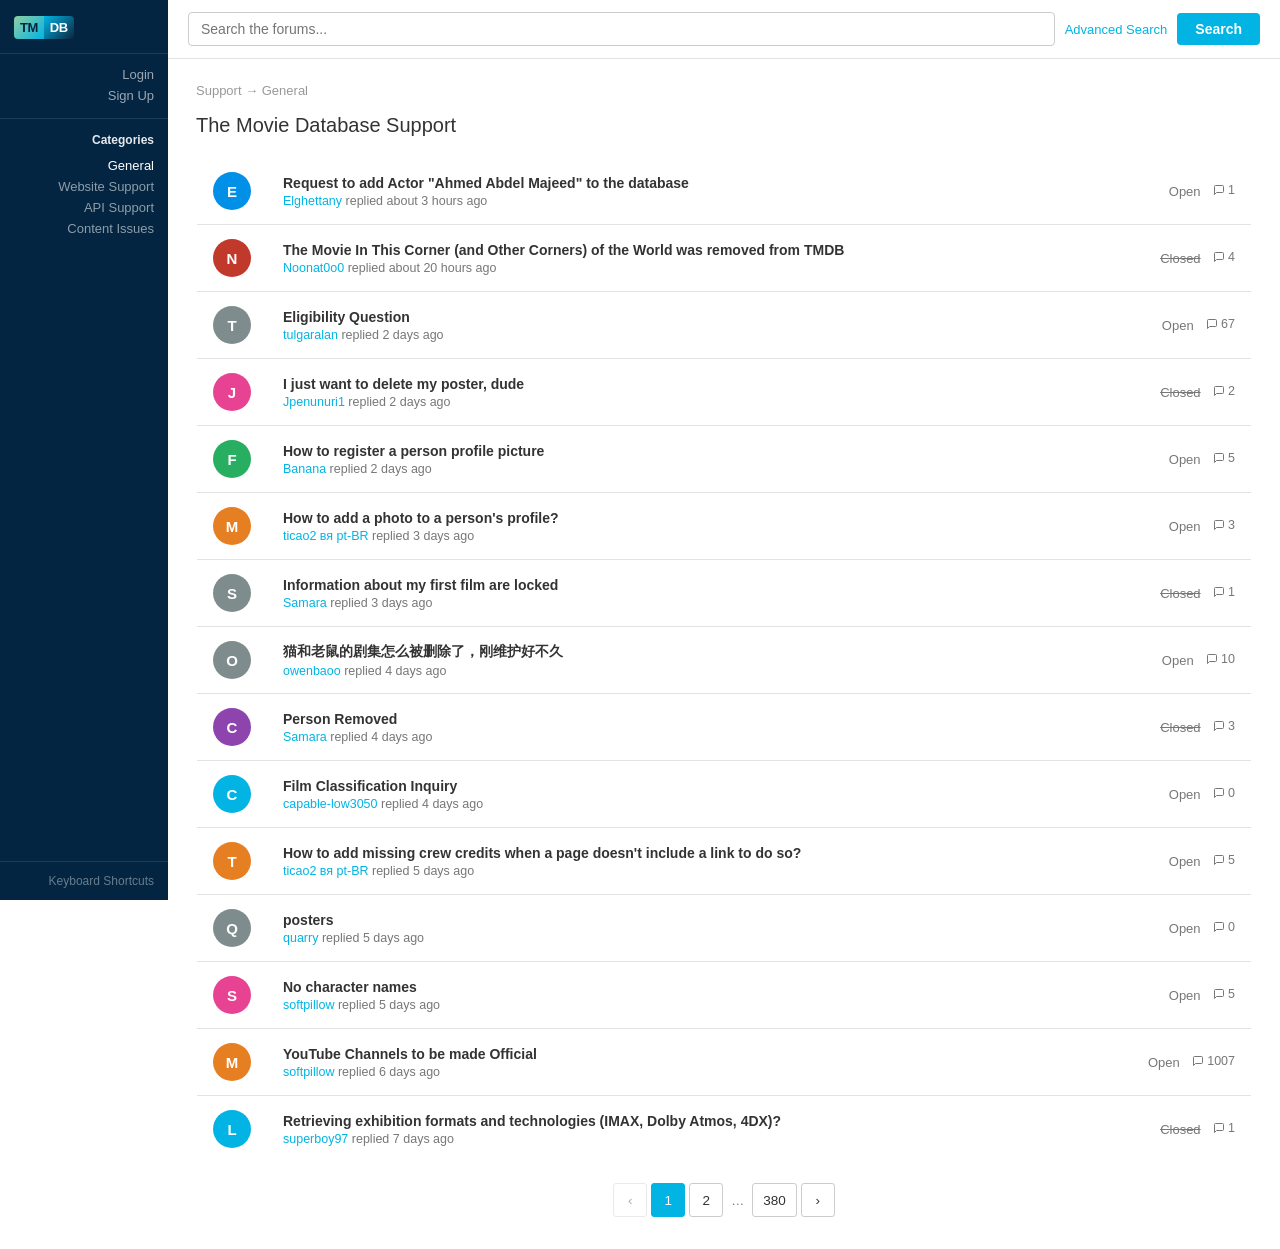
==== assets/index.html @ 59f92e57 "the movie db talk page" ====
<!DOCTYPE html>
<html lang="en">
<head>
<meta charset="UTF-8">
<meta name="viewport" content="width=device-width, initial-scale=1.0">
<title>The Movie Database Support</title>
<link rel="stylesheet" href="./style.css">
</head>
<body>

<aside class="sidebar">
  <div class="sidebar-logo">
    <a href="#" class="logo-img" onclick="showForum()">
      <span class="logo-tm">TM</span><span class="logo-db">DB</span>
    </a>
  </div>

  <div class="sidebar-auth">
    <a href="/login" class="auth-link">Login</a>
    <a href="/signup" class="auth-link">Sign Up</a>
  </div>

  <div class="sidebar-section">
    <div class="sidebar-heading">Categories</div>
    <button class="nav-link active" id="nav-general" onclick="setNav('nav-general');showForum()">General</button>
    <button class="nav-link" id="nav-website" onclick="setNav('nav-website');showForum()">Website Support</button>
    <button class="nav-link" id="nav-api" onclick="setNav('nav-api');showForum()">API Support</button>
    <button class="nav-link" id="nav-content" onclick="setNav('nav-content');showForum()">Content Issues</button>
  </div>

  <div class="sidebar-footer">
    <button class="kbd-btn" onclick="openKbd()">Keyboard Shortcuts</button>
  </div>
</aside>

<main class="main">

  <div class="search-bar">
    <div class="search-wrap">
      <input id="searchInput" placeholder="Search the forums..." onkeydown="if(event.key==='Enter')doSearch()" />
    </div>
    <a href="#" class="adv-link" onclick="openAdv();return false">Advanced Search</a>
    <button class="search-go" onclick="doSearch()">Search</button>
  </div>

  <div class="page" id="pageContent"></div>
</main>

<div class="overlay" id="overlay" onclick="if(event.target===this)closeOverlay()">
  <div class="modal">
    <div class="modal-hd">
      <div>
        <div class="modal-bc">Support → General</div>
        <div class="modal-title" id="mTitle"></div>
        <div class="modal-date" id="mDate"></div>
      </div>
      <button class="modal-x" onclick="closeOverlay()">×</button>
    </div>
    <div class="modal-bd" id="mBody"></div>
  </div>
</div>

<div class="kbd-overlay" id="kbdOverlay" onclick="if(event.target===this)closeKbd()">
  <div class="kbd-modal">
    <div class="kbd-hd">
      <h2>Keyboard Shortcuts</h2>
      <button class="modal-x" onclick="closeKbd()">×</button>
    </div>
    <div class="kbd-bd">
      <div class="kbd-section">
        <h3>Global</h3>
        <div class="kbd-row"><kbd>s</kbd><span class="kbd-desc">focus the search bar</span></div>
        <div class="kbd-row"><kbd>p</kbd><span class="kbd-desc">open profile menu</span></div>
        <div class="kbd-row"><kbd>esc</kbd><span class="kbd-desc">close an open window</span></div>
        <div class="kbd-row"><kbd>?</kbd><span class="kbd-desc">open keyboard shortcut window</span></div>
      </div>
      <div class="kbd-section">
        <h3>On all edit pages</h3>
        <div class="kbd-row"><kbd>t</kbd><span class="kbd-desc">open translation selector</span></div>
        <div class="kbd-row"><kbd>ctrl</kbd><span class="kbd-plus"> + </span><kbd>s</kbd><span class="kbd-desc">submit form</span></div>
      </div>
      <div class="kbd-section">
        <h3>On media pages</h3>
        <div class="kbd-row"><kbd>b</kbd><span class="kbd-desc">go back (or to parent when applicable)</span></div>
        <div class="kbd-row"><kbd>e</kbd><span class="kbd-desc">go to edit page</span></div>
      </div>
      <div class="kbd-section">
        <h3>On discussion pages</h3>
        <div class="kbd-row"><kbd>n</kbd><span class="kbd-desc">create new discussion</span></div>
        <div class="kbd-row"><kbd>w</kbd><span class="kbd-desc">toggle watching status</span></div>
        <div class="kbd-row"><kbd>p</kbd><span class="kbd-desc">toggle public/private</span></div>
        <div class="kbd-row"><kbd>c</kbd><span class="kbd-desc">toggle close/open</span></div>
        <div class="kbd-row"><kbd>a</kbd><span class="kbd-desc">open activity</span></div>
        <div class="kbd-row"><kbd>r</kbd><span class="kbd-desc">reply to discussion</span></div>
        <div class="kbd-row"><kbd>l</kbd><span class="kbd-desc">go to last reply</span></div>
        <div class="kbd-row"><kbd>ctrl</kbd><span class="kbd-plus"> + </span><kbd>enter</kbd><span class="kbd-desc">submit your message</span></div>
        <div class="kbd-row"><kbd>→</kbd><span class="kbd-desc">(right arrow) next page</span></div>
        <div class="kbd-row"><kbd>←</kbd><span class="kbd-desc">(left arrow) previous page</span></div>
      </div>
      <div class="kbd-section">
        <h3>On TV season pages</h3>
        <div class="kbd-row"><kbd>→</kbd><span class="kbd-desc">(right arrow) go to next season</span></div>
        <div class="kbd-row"><kbd>←</kbd><span class="kbd-desc">(left arrow) go to previous season</span></div>
      </div>
      <div class="kbd-section">
        <h3>On TV episode pages</h3>
        <div class="kbd-row"><kbd>→</kbd><span class="kbd-desc">(right arrow) go to next episode</span></div>
        <div class="kbd-row"><kbd>←</kbd><span class="kbd-desc">(left arrow) go to previous episode</span></div>
      </div>
      <div class="kbd-section">
        <h3>On all image pages</h3>
        <div class="kbd-row"><kbd>a</kbd><span class="kbd-desc">open add image window</span></div>
      </div>
    </div>
    <div class="kbd-footer">
      <label><input type="checkbox" id="kbdEnabled" checked> Enable Keyboard Shortcuts</label>
    </div>
  </div>
</div>

<div class="adv-overlay" id="advOverlay" onclick="if(event.target===this)closeAdv()">
  <div class="adv-modal">
    <div class="adv-hd">
      <h2>Advanced Search</h2>
      <button class="modal-x" onclick="closeAdv()">×</button>
    </div>
    <div class="adv-bd">
      <div class="adv-field"><label>Title / Keyword</label><input id="advQ" placeholder="e.g. Inception…" /></div>
      <div class="adv-2col">
        <div class="adv-field"><label>Type</label>
          <select id="advType"><option value="movie">Movie</option><option value="tv">TV Show</option><option value="person">Person</option></select>
        </div>
        <div class="adv-field"><label>Year</label><input id="advYear" type="number" placeholder="2024" /></div>
      </div>
      <div class="adv-2col">
        <div class="adv-field"><label>Min Rating</label><input id="advMin" type="number" step="0.1" min="0" max="10" placeholder="0–10" /></div>
        <div class="adv-field"><label>Language</label>
          <select id="advLang">
            <option value="">Any</option>
            <option value="en">English</option>
            <option value="fr">French</option>
            <option value="ja">Japanese</option>
            <option value="ko">Korean</option>
            <option value="es">Spanish</option>
            <option value="de">German</option>
            <option value="zh">Chinese</option>
            <option value="ar">Arabic</option>
          </select>
        </div>
      </div>
      <button class="adv-go" onclick="runAdv()">Search</button>
    </div>
  </div>
</div>

<script src="./main.js"></script>
</body>
</html>
---- assets/style.css ----
* {
     margin: 0;
     padding: 0;
     box-sizing: border-box;
 }

 body {
     font-family: 'Source Sans Pro', 'Helvetica Neue', Arial, sans-serif;
     background: #fff;
     color: #333;
     display: flex;
     min-height: 100vh;
 }

 .sidebar {
     width: 168px;
     min-height: 100vh;
     background: #032541;
     position: fixed;
     top: 0;
     left: 0;
     bottom: 0;
     display: flex;
     flex-direction: column;
     z-index: 100;
 }

 .sidebar-logo {
     padding: 16px 14px 14px;
     border-bottom: 1px solid rgba(255, 255, 255, 0.1);
 }

 .logo-img {
     display: flex;
     align-items: center;
     gap: 0;
     text-decoration: none;
 }

 .logo-tm {
     background: linear-gradient(135deg, #90cea1, #01b4e4);
     border-radius: 4px 0 0 4px;
     padding: 5px 6px;
     font-size: 13px;
     font-weight: 900;
     color: #032541;
     line-height: 1;
     letter-spacing: -0.5px;
 }

 .logo-db {
     background: linear-gradient(135deg, #01b4e4, #0d253f);
     border-radius: 0 4px 4px 0;
     padding: 5px 6px;
     font-size: 13px;
     font-weight: 900;
     color: #fff;
     line-height: 1;
     letter-spacing: -0.5px;
 }

 .sidebar-auth {
     padding: 10px 14px 12px;
     border-bottom: 1px solid rgba(255, 255, 255, 0.1);
     text-align: right;
 }

 .auth-link {
     display: block;
     color: rgba(255, 255, 255, 0.6);
     font-size: 13px;
     text-decoration: none;
     padding: 3px 0;
     transition: color 0.15s;
 }

 .auth-link:hover {
     color: #fff;
 }

 .sidebar-section {
     padding: 14px 14px 0;
 }

 .sidebar-heading {
     font-size: 12px;
     font-weight: 700;
     color: rgba(255, 255, 255, 0.9);
     margin-bottom: 8px;
     text-align: right;
 }

 .nav-link {
     display: block;
     text-align: right;
     font-size: 13px;
     color: rgba(255, 255, 255, 0.55);
     text-decoration: none;
     padding: 3px 0;
     transition: color 0.15s;
     cursor: pointer;
     background: none;
     border: none;
     width: 100%;
     font-family: inherit;
 }

 .nav-link:hover,
 .nav-link.active {
     color: #fff;
 }

 .sidebar-footer {
     margin-top: auto;
     padding: 12px 14px;
     border-top: 1px solid rgba(255, 255, 255, 0.1);
 }

 .kbd-btn {
     background: none;
     border: none;
     font-family: inherit;
     font-size: 12px;
     color: rgba(255, 255, 255, 0.4);
     cursor: pointer;
     text-align: right;
     width: 100%;
     display: block;
     transition: color 0.15s;
 }

 .kbd-btn:hover {
     color: rgba(255, 255, 255, 0.7);
 }

 .main {
     margin-left: 168px;
     flex: 1;
 }

 .search-bar {
     padding: 12px 20px;
     background: #fff;
     border-bottom: 1px solid #e3e3e3;
     display: flex;
     align-items: center;
     gap: 10px;
 }

 .search-wrap {
     flex: 1;
 }

 .search-wrap input {
     width: 100%;
     padding: 8px 12px;
     border: 1px solid #ccc;
     border-radius: 4px;
     font-family: inherit;
     font-size: 14px;
     color: #333;
     outline: none;
 }

 .search-wrap input:focus {
     border-color: #01b4e4;
 }

 .adv-link {
     font-size: 13px;
     color: #01b4e4;
     text-decoration: none;
     white-space: nowrap;
 }

 .adv-link:hover {
     text-decoration: underline;
 }

 .search-go {
     padding: 8px 18px;
     background: #01b4e4;
     border: none;
     border-radius: 4px;
     font-family: inherit;
     font-size: 14px;
     font-weight: 600;
     color: #fff;
     cursor: pointer;
 }

 .search-go:hover {
     background: #0097c7;
 }

 .page {
     padding: 24px 28px;
     max-width: 1200px;
 }

 .page-title {
     font-size: 20px;
     font-weight: 400;
     color: #333;
     margin-bottom: 20px;
 }

 .forum-table {
     width: 100%;
     border-collapse: collapse;
     background: #fff;
     border: 1px solid #e3e3e3;
     border-radius: 4px;
     overflow: hidden;
 }

 .forum-table tr {
     border-bottom: 1px solid #e3e3e3;
 }

 .forum-table tr:last-child {
     border-bottom: none;
 }

 .forum-table tr:hover {
     background: #f9fbff;
     cursor: pointer;
 }

 .forum-table td {
     padding: 14px 16px;
     vertical-align: middle;
 }

 .td-avatar {
     width: 46px;
 }

 .td-body {}

 .td-right {
     width: 120px;
     text-align: right;
     white-space: nowrap;
 }

 .row-avatar {
     width: 38px;
     height: 38px;
     border-radius: 50%;
     display: flex;
     align-items: center;
     justify-content: center;
     font-weight: 700;
     font-size: 15px;
     color: #fff;
     flex-shrink: 0;
 }

 .row-title {
     font-size: 14px;
     font-weight: 700;
     color: #333;
     margin-bottom: 3px;
 }

 .row-meta {
     font-size: 12.5px;
     color: #777;
 }

 .row-meta a {
     color: #01b4e4;
     text-decoration: none;
 }

 .row-meta a:hover {
     text-decoration: underline;
 }

 .status-open {
     color: #777;
     font-size: 13px;
 }

 .status-closed {
     color: #777;
     font-size: 13px;
     text-decoration: line-through;
 }

 .comments-count {
     font-size: 12.5px;
     color: #777;
     display: inline-flex;
     align-items: center;
     gap: 3px;
     margin-left: 8px;
 }

 .pagination {
     display: flex;
     align-items: center;
     justify-content: center;
     gap: 4px;
     padding: 20px 0 8px;
 }

 .page-btn {
     min-width: 34px;
     height: 34px;
     padding: 0 10px;
     border: 1px solid #ccc;
     background: #fff;
     border-radius: 3px;
     font-family: inherit;
     font-size: 13.5px;
     color: #333;
     cursor: pointer;
     transition: all 0.15s;
     display: flex;
     align-items: center;
     justify-content: center;
 }

 .page-btn:hover {
     background: #e8f8ff;
     border-color: #01b4e4;
     color: #01b4e4;
 }

 .page-btn.active {
     background: #01b4e4;
     border-color: #01b4e4;
     color: #fff;
     cursor: default;
 }

 .page-btn:disabled {
     opacity: 0.4;
     cursor: default;
 }

 .page-dots {
     padding: 0 4px;
     color: #777;
     font-size: 13px;
 }

 .loading {
     text-align: center;
     padding: 40px;
     color: #999;
     font-size: 14px;
 }

 .overlay {
     display: none;
     position: fixed;
     inset: 0;
     background: rgba(0, 0, 0, 0.6);
     z-index: 500;
     align-items: flex-start;
     justify-content: center;
     padding: 40px 20px;
     overflow-y: auto;
 }

 .overlay.open {
     display: flex;
 }

 .modal {
     background: #fff;
     border-radius: 4px;
     width: 100%;
     max-width: 860px;
     box-shadow: 0 8px 32px rgba(0, 0, 0, 0.2);
     animation: fadeUp 0.2s ease;
 }

 @keyframes fadeUp {
     from {
         opacity: 0;
         transform: translateY(16px)
     }

     to {
         opacity: 1;
         transform: translateY(0)
     }
 }

 .modal-hd {
     padding: 16px 20px 14px;
     border-bottom: 1px solid #e3e3e3;
     display: flex;
     justify-content: space-between;
     align-items: flex-start;
 }

 .modal-bc {
     font-size: 12px;
     color: #999;
     margin-bottom: 4px;
 }

 .modal-title {
     font-size: 16px;
     font-weight: 700;
     color: #333;
 }

 .modal-date {
     font-size: 12px;
     color: #999;
     margin-top: 3px;
 }

 .modal-x {
     background: none;
     border: none;
     font-size: 20px;
     color: #aaa;
     cursor: pointer;
     padding: 0 4px;
     line-height: 1;
     transition: color 0.15s;
     flex-shrink: 0;
     margin-left: 16px;
 }

 .modal-x:hover {
     color: #333;
 }

 .modal-bd {
     padding: 20px;
 }

 .post {
     background: #f5f5f5;
     border-radius: 4px;
     padding: 16px;
     margin-bottom: 14px;
 }

 .post-hd {
     display: flex;
     align-items: center;
     gap: 10px;
     margin-bottom: 12px;
 }

 .post-av {
     width: 32px;
     height: 32px;
     border-radius: 50%;
     display: flex;
     align-items: center;
     justify-content: center;
     font-weight: 700;
     font-size: 13px;
     color: #fff;
 }

 .post-name {
     font-weight: 700;
     font-size: 13.5px;
 }

 .post-time {
     font-size: 11.5px;
     color: #999;
 }

 .post-body {
     font-size: 13.5px;
     line-height: 1.7;
     white-space: pre-wrap;
     word-break: break-word;
 }

 .post-body a {
     color: #01b4e4;
     text-decoration: none;
 }

 .post-body a:hover {
     text-decoration: underline;
 }

 .replies-label {
     font-size: 12px;
     color: #999;
     margin-bottom: 10px;
 }

 .reply {
     background: #fff;
     border: 1px solid #e3e3e3;
     border-left: 3px solid #01b4e4;
     border-radius: 4px;
     padding: 14px;
     margin-bottom: 8px;
 }

 .reply-quote {
     background: #f5f5f5;
     border-radius: 3px;
     padding: 7px 10px;
     margin-bottom: 10px;
     font-size: 12.5px;
     color: #999;
 }

 .kbd-overlay {
     display: none;
     position: fixed;
     inset: 0;
     background: rgba(0, 0, 0, 0.5);
     z-index: 600;
     align-items: center;
     justify-content: center;
 }

 .kbd-overlay.open {
     display: flex;
 }

 .kbd-modal {
     background: #fff;
     border-radius: 4px;
     width: 100%;
     max-width: 820px;
     max-height: 90vh;
     overflow-y: auto;
     box-shadow: 0 8px 32px rgba(0, 0, 0, 0.2);
     animation: fadeUp 0.2s ease;
 }

 .kbd-hd {
     padding: 16px 20px 14px;
     border-bottom: 1px solid #e3e3e3;
     display: flex;
     justify-content: space-between;
     align-items: center;
 }

 .kbd-hd h2 {
     font-size: 16px;
     font-weight: 700;
     color: #333;
 }

 .kbd-bd {
     padding: 20px 24px;
     display: grid;
     grid-template-columns: 1fr 1fr;
     gap: 24px 40px;
 }

 .kbd-section h3 {
     font-size: 14px;
     font-weight: 700;
     color: #333;
     margin-bottom: 10px;
 }

 .kbd-row {
     display: flex;
     align-items: center;
     gap: 8px;
     padding: 5px 0;
     border-bottom: 1px solid #f0f0f0;
 }

 .kbd-row:last-child {
     border-bottom: none;
 }

 kbd {
     display: inline-block;
     background: #f7f7f7;
     border: 1px solid #ccc;
     border-bottom-width: 2px;
     border-radius: 3px;
     padding: 2px 7px;
     font-family: monospace;
     font-size: 12px;
     color: #333;
     min-width: 22px;
     text-align: center;
     white-space: nowrap;
 }

 .kbd-plus {
     font-size: 12px;
     color: #999;
 }

 .kbd-desc {
     font-size: 13px;
     color: #555;
 }

 .kbd-footer {
     padding: 12px 20px;
     border-top: 1px solid #e3e3e3;
     display: flex;
     align-items: center;
     gap: 7px;
 }

 .kbd-footer label {
     font-size: 13px;
     color: #777;
     display: flex;
     align-items: center;
     gap: 6px;
     cursor: pointer;
 }

 .adv-overlay {
     display: none;
     position: fixed;
     inset: 0;
     background: rgba(0, 0, 0, 0.5);
     z-index: 600;
     align-items: flex-start;
     justify-content: center;
     padding: 80px 20px;
 }

 .adv-overlay.open {
     display: flex;
 }

 .adv-modal {
     background: #fff;
     border-radius: 4px;
     width: 100%;
     max-width: 520px;
     box-shadow: 0 8px 32px rgba(0, 0, 0, 0.2);
     animation: fadeUp 0.2s ease;
 }

 .adv-hd {
     padding: 16px 20px 14px;
     border-bottom: 1px solid #e3e3e3;
     display: flex;
     justify-content: space-between;
     align-items: center;
 }

 .adv-hd h2 {
     font-size: 16px;
     font-weight: 700;
 }

 .adv-bd {
     padding: 18px 20px;
     display: flex;
     flex-direction: column;
     gap: 12px;
 }

 .adv-field label {
     display: block;
     font-size: 12px;
     color: #777;
     font-weight: 600;
     text-transform: uppercase;
     letter-spacing: 0.7px;
     margin-bottom: 4px;
 }

 .adv-field input,
 .adv-field select {
     width: 100%;
     padding: 8px 10px;
     border: 1px solid #ccc;
     border-radius: 4px;
     font-family: inherit;
     font-size: 13.5px;
     outline: none;
 }

 .adv-field input:focus,
 .adv-field select:focus {
     border-color: #01b4e4;
 }

 .adv-2col {
     display: grid;
     grid-template-columns: 1fr 1fr;
     gap: 12px;
 }

 .adv-go {
     width: 100%;
     padding: 10px;
     background: #01b4e4;
     border: none;
     border-radius: 4px;
     font-family: inherit;
     font-size: 14px;
     font-weight: 700;
     color: #fff;
     cursor: pointer;
     margin-top: 4px;
 }

 .adv-go:hover {
     background: #0097c7;
 }

 .det-hd {
     display: flex;
     gap: 16px;
     margin-bottom: 16px;
 }

 .det-poster {
     width: 100px;
     height: 150px;
     object-fit: cover;
     border-radius: 4px;
     background: #eee;
     flex-shrink: 0;
 }

 .det-info h2 {
     font-size: 17px;
     font-weight: 700;
     margin-bottom: 6px;
 }

 .det-meta {
     font-size: 13px;
     color: #777;
     margin-bottom: 8px;
 }

 .det-genres {
     display: flex;
     flex-wrap: wrap;
     gap: 5px;
     margin-bottom: 10px;
 }

 .det-genre {
     background: #eee;
     border-radius: 12px;
     padding: 2px 9px;
     font-size: 12px;
     color: #555;
 }

 .det-overview {
     font-size: 13.5px;
     line-height: 1.65;
     color: #444;
 }

 .det-rating {
     font-size: 14px;
     font-weight: 700;
     color: #01b4e4;
     margin-bottom: 6px;
 }

 .cast-row {
     display: flex;
     flex-wrap: wrap;
     gap: 10px;
     margin-top: 4px;
 }

 .cast-item {
     width: 70px;
     text-align: center;
     cursor: pointer;
 }

 .cast-item img {
     width: 60px;
     height: 82px;
     object-fit: cover;
     border-radius: 4px;
     background: #eee;
     display: block;
     margin: 0 auto 4px;
 }

 .cast-item .cn {
     font-size: 10.5px;
     font-weight: 600;
     color: #333;
     line-height: 1.3;
 }

 .cast-item .cc {
     font-size: 10px;
     color: #999;
     line-height: 1.3;
 }

 .cast-item:hover img {
     opacity: 0.8;
 }
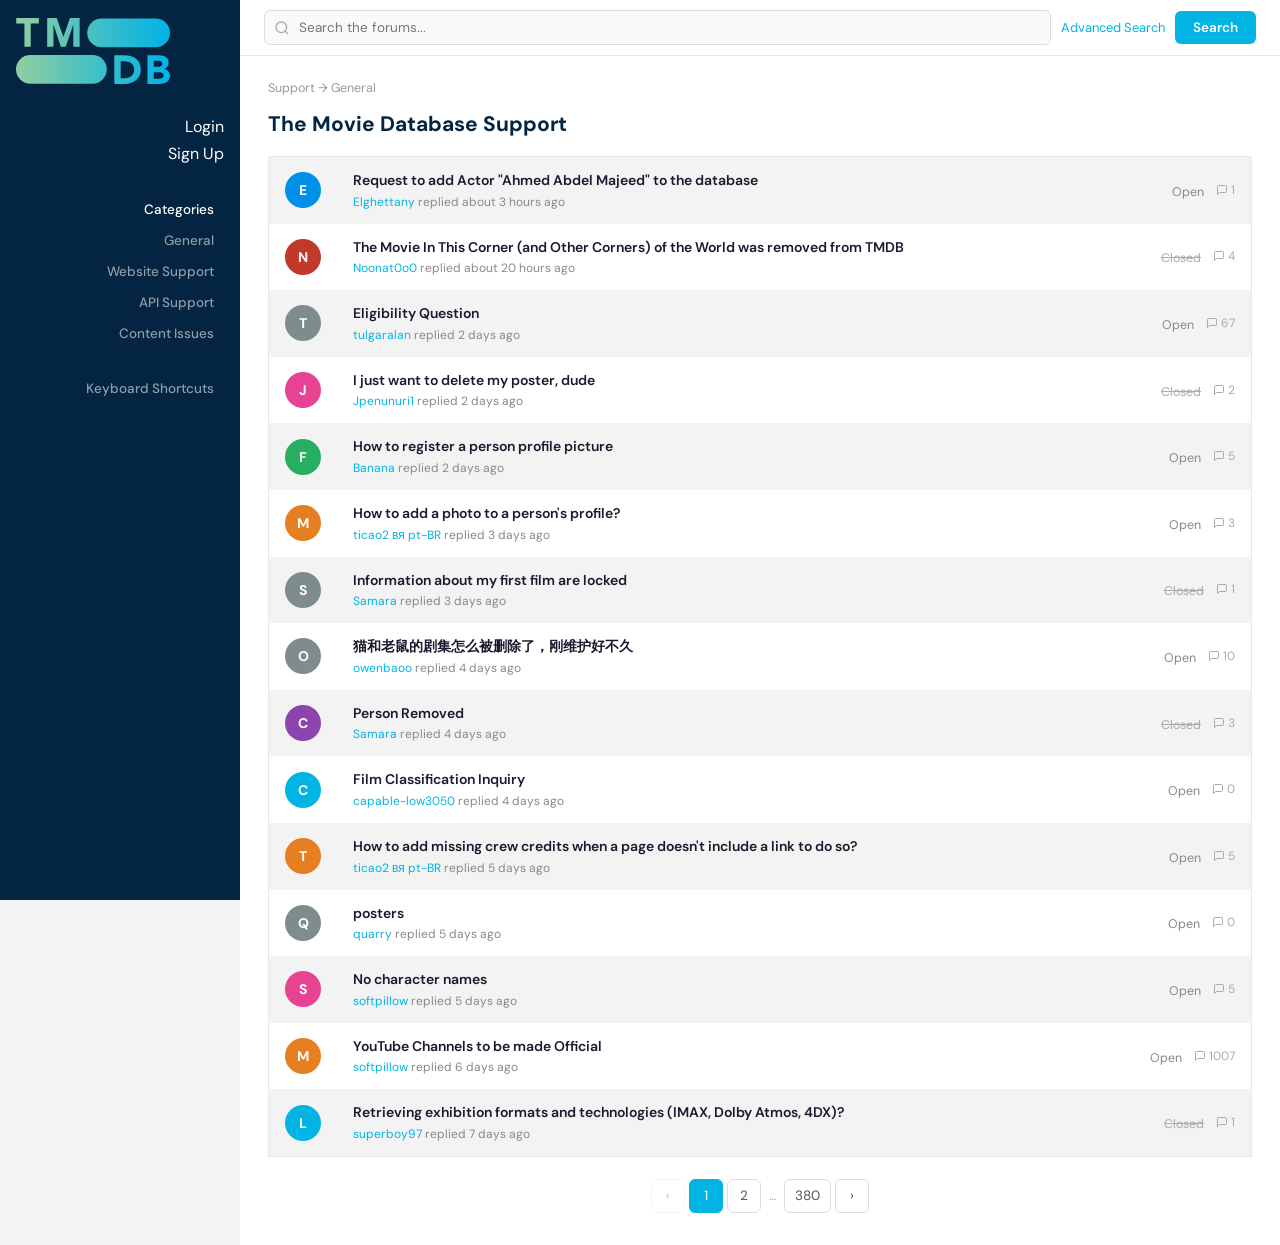
==== commit 1c8669dc: "New commit in talk page" ====
--- a/assets/index.html
+++ b/assets/index.html
@@ -1,140 +1,99 @@
-
 <!DOCTYPE html>
 <html lang="en">
 <head>
 <meta charset="UTF-8">
 <meta name="viewport" content="width=device-width, initial-scale=1.0">
-<title>The Movie Database Support</title>
+<title>TMDB Talk - The Movie Database</title>
+<link rel="preconnect" href="https://fonts.googleapis.com">
+<link href="https://fonts.googleapis.com/css2?family=DM+Sans:wght@400;500;600;700&family=DM+Mono:wght@400;500&display=swap" rel="stylesheet">
 <link rel="stylesheet" href="./style.css">
+<link rel="icon" href="/logo.svg">
 </head>
 <body>
 
 <aside class="sidebar">
   <div class="sidebar-logo">
-    <a href="#" class="logo-img" onclick="showForum()">
-      <span class="logo-tm">TM</span><span class="logo-db">DB</span>
+    <a href="#" onclick="setNav('general');loadSection('general');return false">
+      <img src="/logo.svg" alt="TMDB" style="width:154px">
     </a>
   </div>
-
   <div class="sidebar-auth">
-    <a href="/login" class="auth-link">Login</a>
-    <a href="/signup" class="auth-link">Sign Up</a>
+    <a href="#" class="auth-link" style="color: white; font-size: 16px;">Login</a>
+    <a href="#" class="auth-link" style="color: white; font-size: 16px;">Sign Up</a>
   </div>
-
   <div class="sidebar-section">
-    <div class="sidebar-heading">Categories</div>
-    <button class="nav-link active" id="nav-general" onclick="setNav('nav-general');showForum()">General</button>
-    <button class="nav-link" id="nav-website" onclick="setNav('nav-website');showForum()">Website Support</button>
-    <button class="nav-link" id="nav-api" onclick="setNav('nav-api');showForum()">API Support</button>
-    <button class="nav-link" id="nav-content" onclick="setNav('nav-content');showForum()">Content Issues</button>
+    <div class="nav-link" style="color: white;">Categories</div>
+    <button class="nav-link" id="nav-general" onclick="setNav('general');loadSection('general')">General</button>
+    <button class="nav-link" id="nav-website" onclick="setNav('website');loadSection('website')">Website Support</button>
+    <button class="nav-link" id="nav-api" onclick="setNav('api');loadSection('api')">API Support</button>
+    <button class="nav-link" id="nav-content" onclick="setNav('content');loadSection('content')">Content Issues</button>
   </div>
-
   <div class="sidebar-footer">
-    <button class="kbd-btn" onclick="openKbd()">Keyboard Shortcuts</button>
+    <button class="nav-link" onclick="openKbd()">Keyboard Shortcuts</button>
   </div>
 </aside>
 
 <main class="main">
-
   <div class="search-bar">
     <div class="search-wrap">
-      <input id="searchInput" placeholder="Search the forums..." onkeydown="if(event.key==='Enter')doSearch()" />
+      <svg class="search-icon" width="16" height="16" fill="none" stroke="currentColor" stroke-width="2" viewBox="0 0 24 24"><circle cx="11" cy="11" r="8"/><path d="m21 21-4.35-4.35"/></svg>
+      <input id="searchInput" placeholder="Search the forums..." onkeydown="if(event.key==='Enter')doSearch()"/>
     </div>
     <a href="#" class="adv-link" onclick="openAdv();return false">Advanced Search</a>
     <button class="search-go" onclick="doSearch()">Search</button>
   </div>
-
   <div class="page" id="pageContent"></div>
 </main>
 
+<!-- Thread Modal -->
 <div class="overlay" id="overlay" onclick="if(event.target===this)closeOverlay()">
   <div class="modal">
     <div class="modal-hd">
-      <div>
-        <div class="modal-bc">Support → General</div>
+      <div class="modal-hd-left">
+        <div class="modal-bc" id="mBc">Support → General</div>
         <div class="modal-title" id="mTitle"></div>
         <div class="modal-date" id="mDate"></div>
       </div>
       <button class="modal-x" onclick="closeOverlay()">×</button>
     </div>
+    <div class="modal-sidebar" id="mSidebar"></div>
     <div class="modal-bd" id="mBody"></div>
   </div>
 </div>
 
+<!-- Keyboard Shortcuts -->
 <div class="kbd-overlay" id="kbdOverlay" onclick="if(event.target===this)closeKbd()">
   <div class="kbd-modal">
-    <div class="kbd-hd">
-      <h2>Keyboard Shortcuts</h2>
-      <button class="modal-x" onclick="closeKbd()">×</button>
-    </div>
+    <div class="kbd-hd"><h2>Keyboard Shortcuts</h2><button class="modal-x" onclick="closeKbd()">×</button></div>
     <div class="kbd-bd">
-      <div class="kbd-section">
-        <h3>Global</h3>
-        <div class="kbd-row"><kbd>s</kbd><span class="kbd-desc">focus the search bar</span></div>
-        <div class="kbd-row"><kbd>p</kbd><span class="kbd-desc">open profile menu</span></div>
-        <div class="kbd-row"><kbd>esc</kbd><span class="kbd-desc">close an open window</span></div>
-        <div class="kbd-row"><kbd>?</kbd><span class="kbd-desc">open keyboard shortcut window</span></div>
+      <div class="kbd-section"><h3>Global</h3>
+        <div class="kbd-row"><kbd>s</kbd><span class="kbd-desc">focus search bar</span></div>
+        <div class="kbd-row"><kbd>esc</kbd><span class="kbd-desc">close open window</span></div>
+        <div class="kbd-row"><kbd>?</kbd><span class="kbd-desc">open keyboard shortcuts</span></div>
       </div>
-      <div class="kbd-section">
-        <h3>On all edit pages</h3>
-        <div class="kbd-row"><kbd>t</kbd><span class="kbd-desc">open translation selector</span></div>
-        <div class="kbd-row"><kbd>ctrl</kbd><span class="kbd-plus"> + </span><kbd>s</kbd><span class="kbd-desc">submit form</span></div>
-      </div>
-      <div class="kbd-section">
-        <h3>On media pages</h3>
-        <div class="kbd-row"><kbd>b</kbd><span class="kbd-desc">go back (or to parent when applicable)</span></div>
-        <div class="kbd-row"><kbd>e</kbd><span class="kbd-desc">go to edit page</span></div>
-      </div>
-      <div class="kbd-section">
-        <h3>On discussion pages</h3>
-        <div class="kbd-row"><kbd>n</kbd><span class="kbd-desc">create new discussion</span></div>
-        <div class="kbd-row"><kbd>w</kbd><span class="kbd-desc">toggle watching status</span></div>
-        <div class="kbd-row"><kbd>p</kbd><span class="kbd-desc">toggle public/private</span></div>
-        <div class="kbd-row"><kbd>c</kbd><span class="kbd-desc">toggle close/open</span></div>
-        <div class="kbd-row"><kbd>a</kbd><span class="kbd-desc">open activity</span></div>
-        <div class="kbd-row"><kbd>r</kbd><span class="kbd-desc">reply to discussion</span></div>
-        <div class="kbd-row"><kbd>l</kbd><span class="kbd-desc">go to last reply</span></div>
-        <div class="kbd-row"><kbd>ctrl</kbd><span class="kbd-plus"> + </span><kbd>enter</kbd><span class="kbd-desc">submit your message</span></div>
-        <div class="kbd-row"><kbd>→</kbd><span class="kbd-desc">(right arrow) next page</span></div>
-        <div class="kbd-row"><kbd>←</kbd><span class="kbd-desc">(left arrow) previous page</span></div>
-      </div>
-      <div class="kbd-section">
-        <h3>On TV season pages</h3>
-        <div class="kbd-row"><kbd>→</kbd><span class="kbd-desc">(right arrow) go to next season</span></div>
-        <div class="kbd-row"><kbd>←</kbd><span class="kbd-desc">(left arrow) go to previous season</span></div>
-      </div>
-      <div class="kbd-section">
-        <h3>On TV episode pages</h3>
-        <div class="kbd-row"><kbd>→</kbd><span class="kbd-desc">(right arrow) go to next episode</span></div>
-        <div class="kbd-row"><kbd>←</kbd><span class="kbd-desc">(left arrow) go to previous episode</span></div>
-      </div>
-      <div class="kbd-section">
-        <h3>On all image pages</h3>
-        <div class="kbd-row"><kbd>a</kbd><span class="kbd-desc">open add image window</span></div>
+      <div class="kbd-section"><h3>Navigation</h3>
+        <div class="kbd-row"><kbd>→</kbd><span class="kbd-desc">next page</span></div>
+        <div class="kbd-row"><kbd>←</kbd><span class="kbd-desc">previous page</span></div>
       </div>
     </div>
-    <div class="kbd-footer">
-      <label><input type="checkbox" id="kbdEnabled" checked> Enable Keyboard Shortcuts</label>
-    </div>
+    <div class="kbd-footer"><label><input type="checkbox" id="kbdEnabled" checked> Enable Keyboard Shortcuts</label></div>
   </div>
 </div>
 
+<!-- Advanced Search -->
 <div class="adv-overlay" id="advOverlay" onclick="if(event.target===this)closeAdv()">
   <div class="adv-modal">
-    <div class="adv-hd">
-      <h2>Advanced Search</h2>
-      <button class="modal-x" onclick="closeAdv()">×</button>
-    </div>
+    <div class="adv-hd"><h2>Advanced Search</h2><button class="modal-x" onclick="closeAdv()">×</button></div>
     <div class="adv-bd">
-      <div class="adv-field"><label>Title / Keyword</label><input id="advQ" placeholder="e.g. Inception…" /></div>
+      <div class="adv-field"><label>Title / Keyword</label><input id="advQ" placeholder="e.g. Inception…"/></div>
       <div class="adv-2col">
         <div class="adv-field"><label>Type</label>
           <select id="advType"><option value="movie">Movie</option><option value="tv">TV Show</option><option value="person">Person</option></select>
         </div>
-        <div class="adv-field"><label>Year</label><input id="advYear" type="number" placeholder="2024" /></div>
+        <div class="adv-field"><label>Year</label><input id="advYear" type="number" placeholder="2024"/></div>
       </div>
       <div class="adv-2col">
-        <div class="adv-field"><label>Min Rating</label><input id="advMin" type="number" step="0.1" min="0" max="10" placeholder="0–10" /></div>
+        <div class="adv-field"><label>Min Rating</label><input id="advMin" type="number" step="0.1" min="0" max="10" placeholder="0–10"/></div>
         <div class="adv-field"><label>Language</label>
           <select id="advLang">
             <option value="">Any</option>
--- a/assets/style.css
+++ b/assets/style.css
@@ -1,811 +1,1253 @@
- * {
-     margin: 0;
-     padding: 0;
-     box-sizing: border-box;
- }
-
- body {
-     font-family: 'Source Sans Pro', 'Helvetica Neue', Arial, sans-serif;
-     background: #fff;
-     color: #333;
-     display: flex;
-     min-height: 100vh;
- }
-
- .sidebar {
-     width: 168px;
-     min-height: 100vh;
-     background: #032541;
-     position: fixed;
-     top: 0;
-     left: 0;
-     bottom: 0;
-     display: flex;
-     flex-direction: column;
-     z-index: 100;
- }
-
- .sidebar-logo {
-     padding: 16px 14px 14px;
-     border-bottom: 1px solid rgba(255, 255, 255, 0.1);
- }
-
- .logo-img {
-     display: flex;
-     align-items: center;
-     gap: 0;
-     text-decoration: none;
- }
-
- .logo-tm {
-     background: linear-gradient(135deg, #90cea1, #01b4e4);
-     border-radius: 4px 0 0 4px;
-     padding: 5px 6px;
-     font-size: 13px;
-     font-weight: 900;
-     color: #032541;
-     line-height: 1;
-     letter-spacing: -0.5px;
- }
-
- .logo-db {
-     background: linear-gradient(135deg, #01b4e4, #0d253f);
-     border-radius: 0 4px 4px 0;
-     padding: 5px 6px;
-     font-size: 13px;
-     font-weight: 900;
-     color: #fff;
-     line-height: 1;
-     letter-spacing: -0.5px;
- }
-
- .sidebar-auth {
-     padding: 10px 14px 12px;
-     border-bottom: 1px solid rgba(255, 255, 255, 0.1);
-     text-align: right;
- }
-
- .auth-link {
-     display: block;
-     color: rgba(255, 255, 255, 0.6);
-     font-size: 13px;
-     text-decoration: none;
-     padding: 3px 0;
-     transition: color 0.15s;
- }
-
- .auth-link:hover {
-     color: #fff;
- }
-
- .sidebar-section {
-     padding: 14px 14px 0;
- }
-
- .sidebar-heading {
-     font-size: 12px;
-     font-weight: 700;
-     color: rgba(255, 255, 255, 0.9);
-     margin-bottom: 8px;
-     text-align: right;
- }
-
- .nav-link {
-     display: block;
-     text-align: right;
-     font-size: 13px;
-     color: rgba(255, 255, 255, 0.55);
-     text-decoration: none;
-     padding: 3px 0;
-     transition: color 0.15s;
-     cursor: pointer;
-     background: none;
-     border: none;
-     width: 100%;
-     font-family: inherit;
- }
-
- .nav-link:hover,
- .nav-link.active {
-     color: #fff;
- }
-
- .sidebar-footer {
-     margin-top: auto;
-     padding: 12px 14px;
-     border-top: 1px solid rgba(255, 255, 255, 0.1);
- }
-
- .kbd-btn {
-     background: none;
-     border: none;
-     font-family: inherit;
-     font-size: 12px;
-     color: rgba(255, 255, 255, 0.4);
-     cursor: pointer;
-     text-align: right;
-     width: 100%;
-     display: block;
-     transition: color 0.15s;
- }
-
- .kbd-btn:hover {
-     color: rgba(255, 255, 255, 0.7);
- }
-
- .main {
-     margin-left: 168px;
-     flex: 1;
- }
-
- .search-bar {
-     padding: 12px 20px;
-     background: #fff;
-     border-bottom: 1px solid #e3e3e3;
-     display: flex;
-     align-items: center;
-     gap: 10px;
- }
-
- .search-wrap {
-     flex: 1;
- }
-
- .search-wrap input {
-     width: 100%;
-     padding: 8px 12px;
-     border: 1px solid #ccc;
-     border-radius: 4px;
-     font-family: inherit;
-     font-size: 14px;
-     color: #333;
-     outline: none;
- }
-
- .search-wrap input:focus {
-     border-color: #01b4e4;
- }
-
- .adv-link {
-     font-size: 13px;
-     color: #01b4e4;
-     text-decoration: none;
-     white-space: nowrap;
- }
-
- .adv-link:hover {
-     text-decoration: underline;
- }
-
- .search-go {
-     padding: 8px 18px;
-     background: #01b4e4;
-     border: none;
-     border-radius: 4px;
-     font-family: inherit;
-     font-size: 14px;
-     font-weight: 600;
-     color: #fff;
-     cursor: pointer;
- }
-
- .search-go:hover {
-     background: #0097c7;
- }
-
- .page {
-     padding: 24px 28px;
-     max-width: 1200px;
- }
-
- .page-title {
-     font-size: 20px;
-     font-weight: 400;
-     color: #333;
-     margin-bottom: 20px;
- }
-
- .forum-table {
-     width: 100%;
-     border-collapse: collapse;
-     background: #fff;
-     border: 1px solid #e3e3e3;
-     border-radius: 4px;
-     overflow: hidden;
- }
-
- .forum-table tr {
-     border-bottom: 1px solid #e3e3e3;
- }
-
- .forum-table tr:last-child {
-     border-bottom: none;
- }
-
- .forum-table tr:hover {
-     background: #f9fbff;
-     cursor: pointer;
- }
-
- .forum-table td {
-     padding: 14px 16px;
-     vertical-align: middle;
- }
-
- .td-avatar {
-     width: 46px;
- }
-
- .td-body {}
-
- .td-right {
-     width: 120px;
-     text-align: right;
-     white-space: nowrap;
- }
-
- .row-avatar {
-     width: 38px;
-     height: 38px;
-     border-radius: 50%;
-     display: flex;
-     align-items: center;
-     justify-content: center;
-     font-weight: 700;
-     font-size: 15px;
-     color: #fff;
-     flex-shrink: 0;
- }
-
- .row-title {
-     font-size: 14px;
-     font-weight: 700;
-     color: #333;
-     margin-bottom: 3px;
- }
-
- .row-meta {
-     font-size: 12.5px;
-     color: #777;
- }
-
- .row-meta a {
-     color: #01b4e4;
-     text-decoration: none;
- }
-
- .row-meta a:hover {
-     text-decoration: underline;
- }
-
- .status-open {
-     color: #777;
-     font-size: 13px;
- }
-
- .status-closed {
-     color: #777;
-     font-size: 13px;
-     text-decoration: line-through;
- }
-
- .comments-count {
-     font-size: 12.5px;
-     color: #777;
-     display: inline-flex;
-     align-items: center;
-     gap: 3px;
-     margin-left: 8px;
- }
-
- .pagination {
-     display: flex;
-     align-items: center;
-     justify-content: center;
-     gap: 4px;
-     padding: 20px 0 8px;
- }
-
- .page-btn {
-     min-width: 34px;
-     height: 34px;
-     padding: 0 10px;
-     border: 1px solid #ccc;
-     background: #fff;
-     border-radius: 3px;
-     font-family: inherit;
-     font-size: 13.5px;
-     color: #333;
-     cursor: pointer;
-     transition: all 0.15s;
-     display: flex;
-     align-items: center;
-     justify-content: center;
- }
-
- .page-btn:hover {
-     background: #e8f8ff;
-     border-color: #01b4e4;
-     color: #01b4e4;
- }
-
- .page-btn.active {
-     background: #01b4e4;
-     border-color: #01b4e4;
-     color: #fff;
-     cursor: default;
- }
-
- .page-btn:disabled {
-     opacity: 0.4;
-     cursor: default;
- }
-
- .page-dots {
-     padding: 0 4px;
-     color: #777;
-     font-size: 13px;
- }
-
- .loading {
-     text-align: center;
-     padding: 40px;
-     color: #999;
-     font-size: 14px;
- }
-
- .overlay {
-     display: none;
-     position: fixed;
-     inset: 0;
-     background: rgba(0, 0, 0, 0.6);
-     z-index: 500;
-     align-items: flex-start;
-     justify-content: center;
-     padding: 40px 20px;
-     overflow-y: auto;
- }
-
- .overlay.open {
-     display: flex;
- }
-
- .modal {
-     background: #fff;
-     border-radius: 4px;
-     width: 100%;
-     max-width: 860px;
-     box-shadow: 0 8px 32px rgba(0, 0, 0, 0.2);
-     animation: fadeUp 0.2s ease;
- }
-
- @keyframes fadeUp {
-     from {
-         opacity: 0;
-         transform: translateY(16px)
-     }
-
-     to {
-         opacity: 1;
-         transform: translateY(0)
-     }
- }
-
- .modal-hd {
-     padding: 16px 20px 14px;
-     border-bottom: 1px solid #e3e3e3;
-     display: flex;
-     justify-content: space-between;
-     align-items: flex-start;
- }
-
- .modal-bc {
-     font-size: 12px;
-     color: #999;
-     margin-bottom: 4px;
- }
-
- .modal-title {
-     font-size: 16px;
-     font-weight: 700;
-     color: #333;
- }
-
- .modal-date {
-     font-size: 12px;
-     color: #999;
-     margin-top: 3px;
- }
-
- .modal-x {
-     background: none;
-     border: none;
-     font-size: 20px;
-     color: #aaa;
-     cursor: pointer;
-     padding: 0 4px;
-     line-height: 1;
-     transition: color 0.15s;
-     flex-shrink: 0;
-     margin-left: 16px;
- }
-
- .modal-x:hover {
-     color: #333;
- }
-
- .modal-bd {
-     padding: 20px;
- }
-
- .post {
-     background: #f5f5f5;
-     border-radius: 4px;
-     padding: 16px;
-     margin-bottom: 14px;
- }
-
- .post-hd {
-     display: flex;
-     align-items: center;
-     gap: 10px;
-     margin-bottom: 12px;
- }
-
- .post-av {
-     width: 32px;
-     height: 32px;
-     border-radius: 50%;
-     display: flex;
-     align-items: center;
-     justify-content: center;
-     font-weight: 700;
-     font-size: 13px;
-     color: #fff;
- }
-
- .post-name {
-     font-weight: 700;
-     font-size: 13.5px;
- }
-
- .post-time {
-     font-size: 11.5px;
-     color: #999;
- }
-
- .post-body {
-     font-size: 13.5px;
-     line-height: 1.7;
-     white-space: pre-wrap;
-     word-break: break-word;
- }
-
- .post-body a {
-     color: #01b4e4;
-     text-decoration: none;
- }
-
- .post-body a:hover {
-     text-decoration: underline;
- }
-
- .replies-label {
-     font-size: 12px;
-     color: #999;
-     margin-bottom: 10px;
- }
-
- .reply {
-     background: #fff;
-     border: 1px solid #e3e3e3;
-     border-left: 3px solid #01b4e4;
-     border-radius: 4px;
-     padding: 14px;
-     margin-bottom: 8px;
- }
-
- .reply-quote {
-     background: #f5f5f5;
-     border-radius: 3px;
-     padding: 7px 10px;
-     margin-bottom: 10px;
-     font-size: 12.5px;
-     color: #999;
- }
-
- .kbd-overlay {
-     display: none;
-     position: fixed;
-     inset: 0;
-     background: rgba(0, 0, 0, 0.5);
-     z-index: 600;
-     align-items: center;
-     justify-content: center;
- }
-
- .kbd-overlay.open {
-     display: flex;
- }
-
- .kbd-modal {
-     background: #fff;
-     border-radius: 4px;
-     width: 100%;
-     max-width: 820px;
-     max-height: 90vh;
-     overflow-y: auto;
-     box-shadow: 0 8px 32px rgba(0, 0, 0, 0.2);
-     animation: fadeUp 0.2s ease;
- }
-
- .kbd-hd {
-     padding: 16px 20px 14px;
-     border-bottom: 1px solid #e3e3e3;
-     display: flex;
-     justify-content: space-between;
-     align-items: center;
- }
-
- .kbd-hd h2 {
-     font-size: 16px;
-     font-weight: 700;
-     color: #333;
- }
-
- .kbd-bd {
-     padding: 20px 24px;
-     display: grid;
-     grid-template-columns: 1fr 1fr;
-     gap: 24px 40px;
- }
-
- .kbd-section h3 {
-     font-size: 14px;
-     font-weight: 700;
-     color: #333;
-     margin-bottom: 10px;
- }
-
- .kbd-row {
-     display: flex;
-     align-items: center;
-     gap: 8px;
-     padding: 5px 0;
-     border-bottom: 1px solid #f0f0f0;
- }
-
- .kbd-row:last-child {
-     border-bottom: none;
- }
-
- kbd {
-     display: inline-block;
-     background: #f7f7f7;
-     border: 1px solid #ccc;
-     border-bottom-width: 2px;
-     border-radius: 3px;
-     padding: 2px 7px;
-     font-family: monospace;
-     font-size: 12px;
-     color: #333;
-     min-width: 22px;
-     text-align: center;
-     white-space: nowrap;
- }
-
- .kbd-plus {
-     font-size: 12px;
-     color: #999;
- }
-
- .kbd-desc {
-     font-size: 13px;
-     color: #555;
- }
-
- .kbd-footer {
-     padding: 12px 20px;
-     border-top: 1px solid #e3e3e3;
-     display: flex;
-     align-items: center;
-     gap: 7px;
- }
-
- .kbd-footer label {
-     font-size: 13px;
-     color: #777;
-     display: flex;
-     align-items: center;
-     gap: 6px;
-     cursor: pointer;
- }
-
- .adv-overlay {
-     display: none;
-     position: fixed;
-     inset: 0;
-     background: rgba(0, 0, 0, 0.5);
-     z-index: 600;
-     align-items: flex-start;
-     justify-content: center;
-     padding: 80px 20px;
- }
-
- .adv-overlay.open {
-     display: flex;
- }
-
- .adv-modal {
-     background: #fff;
-     border-radius: 4px;
-     width: 100%;
-     max-width: 520px;
-     box-shadow: 0 8px 32px rgba(0, 0, 0, 0.2);
-     animation: fadeUp 0.2s ease;
- }
-
- .adv-hd {
-     padding: 16px 20px 14px;
-     border-bottom: 1px solid #e3e3e3;
-     display: flex;
-     justify-content: space-between;
-     align-items: center;
- }
-
- .adv-hd h2 {
-     font-size: 16px;
-     font-weight: 700;
- }
-
- .adv-bd {
-     padding: 18px 20px;
-     display: flex;
-     flex-direction: column;
-     gap: 12px;
- }
-
- .adv-field label {
-     display: block;
-     font-size: 12px;
-     color: #777;
-     font-weight: 600;
-     text-transform: uppercase;
-     letter-spacing: 0.7px;
-     margin-bottom: 4px;
- }
-
- .adv-field input,
- .adv-field select {
-     width: 100%;
-     padding: 8px 10px;
-     border: 1px solid #ccc;
-     border-radius: 4px;
-     font-family: inherit;
-     font-size: 13.5px;
-     outline: none;
- }
-
- .adv-field input:focus,
- .adv-field select:focus {
-     border-color: #01b4e4;
- }
-
- .adv-2col {
-     display: grid;
-     grid-template-columns: 1fr 1fr;
-     gap: 12px;
- }
-
- .adv-go {
-     width: 100%;
-     padding: 10px;
-     background: #01b4e4;
-     border: none;
-     border-radius: 4px;
-     font-family: inherit;
-     font-size: 14px;
-     font-weight: 700;
-     color: #fff;
-     cursor: pointer;
-     margin-top: 4px;
- }
-
- .adv-go:hover {
-     background: #0097c7;
- }
-
- .det-hd {
-     display: flex;
-     gap: 16px;
-     margin-bottom: 16px;
- }
-
- .det-poster {
-     width: 100px;
-     height: 150px;
-     object-fit: cover;
-     border-radius: 4px;
-     background: #eee;
-     flex-shrink: 0;
- }
-
- .det-info h2 {
-     font-size: 17px;
-     font-weight: 700;
-     margin-bottom: 6px;
- }
-
- .det-meta {
-     font-size: 13px;
-     color: #777;
-     margin-bottom: 8px;
- }
-
- .det-genres {
-     display: flex;
-     flex-wrap: wrap;
-     gap: 5px;
-     margin-bottom: 10px;
- }
-
- .det-genre {
-     background: #eee;
-     border-radius: 12px;
-     padding: 2px 9px;
-     font-size: 12px;
-     color: #555;
- }
-
- .det-overview {
-     font-size: 13.5px;
-     line-height: 1.65;
-     color: #444;
- }
-
- .det-rating {
-     font-size: 14px;
-     font-weight: 700;
-     color: #01b4e4;
-     margin-bottom: 6px;
- }
-
- .cast-row {
-     display: flex;
-     flex-wrap: wrap;
-     gap: 10px;
-     margin-top: 4px;
- }
-
- .cast-item {
-     width: 70px;
-     text-align: center;
-     cursor: pointer;
- }
-
- .cast-item img {
-     width: 60px;
-     height: 82px;
-     object-fit: cover;
-     border-radius: 4px;
-     background: #eee;
-     display: block;
-     margin: 0 auto 4px;
- }
-
- .cast-item .cn {
-     font-size: 10.5px;
-     font-weight: 600;
-     color: #333;
-     line-height: 1.3;
- }
-
- .cast-item .cc {
-     font-size: 10px;
-     color: #999;
-     line-height: 1.3;
- }
-
- .cast-item:hover img {
-     opacity: 0.8;
- }+* {
+    margin: 0;
+    padding: 0;
+    box-sizing: border-box
+}
+
+body {
+    font-family: 'DM Sans', sans-serif;
+    background: #f4f4f4;
+    color: #333;
+    display: flex;
+    min-height: 100vh;
+}
+
+
+
+/* ── SIDEBAR ── */
+.sidebar {
+    width: 240px;
+    min-height: 100vh;
+    background: #032541;
+    position: fixed;
+    top: 0;
+    left: 0;
+    bottom: 0;
+    display: flex;
+    flex-direction: column;
+    z-index: 100;
+}
+
+.sidebar-logo {
+    padding: 18px 16px 14px;
+}
+
+.sidebar-auth {
+    padding: 10px 16px 12px;
+    text-align: right;
+}
+
+.auth-link {
+    display: block;
+    color: rgba(255, 255, 255, 0.55);
+    font-size: 13px;
+    text-decoration: none;
+    padding: 3px 0;
+    transition: color 0.15s;
+}
+
+.auth-link:hover {
+    color: #fff
+}
+
+.sidebar-section {
+    padding: 16px 16px 0
+}
+
+.sidebar-heading {
+    font-size: 11px;
+    font-weight: 700;
+    letter-spacing: 0.8px;
+    text-transform: uppercase;
+    color: rgba(255, 255, 255, 0.4);
+    margin-bottom: 10px;
+}
+
+.nav-link {
+    display: block;
+    text-align: right;
+    font-size: 13.5px;
+    font-weight: 500;
+    color: rgba(255, 255, 255, 0.55);
+    padding: 6px 10px;
+    border-radius: 6px;
+    cursor: pointer;
+    background: none;
+    border: none;
+    width: 100%;
+    font-family: inherit;
+    transition: all 0.15s;
+    margin-bottom: 2px;
+}
+
+.nav-link:hover {
+    text-decoration: underline;
+}
+
+
+
+.sidebar-footer {
+    margin-top: 12px;
+    padding: 12px 16px;
+}
+
+.kbd-btn {
+    background: none;
+    border: none;
+    font-family: inherit;
+    font-size: 12px;
+    color: rgba(255, 255, 255, 0.35);
+    cursor: pointer;
+    width: 100%;
+    text-align: left;
+    transition: color 0.15s;
+    padding: 4px 0;
+}
+
+.kbd-btn:hover {
+    color: rgba(255, 255, 255, 0.7)
+}
+
+.main {
+    margin-left: 240px;
+    flex: 1;
+    min-height: 100vh;
+    background: #fff
+}
+
+/* ── SEARCH BAR ── */
+.search-bar {
+    padding: 10px 24px;
+    background: #fff;
+    border-bottom: 1px solid #e8e8e8;
+    display: flex;
+    align-items: center;
+    gap: 10px;
+    position: sticky;
+    top: 0;
+    z-index: 50;
+}
+
+.search-wrap {
+    flex: 1;
+    position: relative;
+}
+
+.search-icon {
+    position: absolute;
+    left: 10px;
+    top: 50%;
+    transform: translateY(-50%);
+    color: #aaa;
+    pointer-events: none;
+}
+
+.search-wrap input {
+    width: 100%;
+    padding: 8px 12px 8px 34px;
+    border: 1px solid #ddd;
+    border-radius: 6px;
+    font-family: inherit;
+    font-size: 13.5px;
+    color: #333;
+    outline: none;
+    transition: border-color 0.15s;
+    background: #fafafa;
+}
+
+.search-wrap input:focus {
+    border-color: #01b4e4;
+    background: #fff
+}
+
+.adv-link {
+    font-size: 13px;
+    color: #01b4e4;
+    text-decoration: none;
+    white-space: nowrap
+}
+
+.adv-link:hover {
+    text-decoration: underline
+}
+
+.search-go {
+    padding: 8px 18px;
+    background: #01b4e4;
+    border: none;
+    border-radius: 6px;
+    font-family: inherit;
+    font-size: 13.5px;
+    font-weight: 600;
+    color: #fff;
+    cursor: pointer;
+    transition: background 0.15s;
+}
+
+.search-go:hover {
+    background: #0097c7
+}
+
+/* ── PAGE ── */
+.page {
+    padding: 24px 28px;
+    max-width: 1100px
+}
+
+.page-bc {
+    font-size: 12.5px;
+    color: #999;
+    margin-bottom: 14px
+}
+
+.page-title {
+    font-size: 21px;
+    font-weight: 700;
+    color: #032541;
+    margin-bottom: 18px
+}
+
+.forum-table {
+    width: 100%;
+    border-collapse: collapse;
+    background: #fff;
+    border: 1px solid #e8e8e8;
+}
+
+
+
+
+.forum-table tbody tr:nth-child(even) {
+    background: #ffffff;
+}
+
+.forum-table tbody tr:nth-child(odd) {
+    background: #f3f3f3;
+}
+
+
+
+.forum-table tr:last-child {
+    border-bottom: none
+}
+
+.forum-table tr:hover {
+    background: #f0f8ff
+}
+
+.forum-table td {
+    padding: 14px 16px;
+    vertical-align: middle
+}
+
+
+
+.td-avatar {
+    width: 48px
+}
+
+.td-right {
+    width: 130px;
+    text-align: right;
+    white-space: nowrap
+}
+
+.row-avatar {
+    width: 36px;
+    height: 36px;
+    border-radius: 50%;
+    display: flex;
+    align-items: center;
+    justify-content: center;
+    font-weight: 700;
+    font-size: 14px;
+    color: #fff;
+    flex-shrink: 0;
+}
+
+.row-avatar img {
+    width: 36px;
+    height: 36px;
+    border-radius: 50%;
+    object-fit: cover
+}
+
+.row-title {
+    font-size: 14px;
+    font-weight: 600;
+    color: #1a1a2e;
+    margin-bottom: 3px;
+    line-height: 1.4
+}
+
+.forum-table tr:hover .row-title {
+    text-decoration: underline;
+}
+
+.row-meta {
+    font-size: 12px;
+    color: #888
+}
+
+.row-meta a {
+    color: #01b4e4;
+    text-decoration: none
+}
+
+.row-meta a:hover {
+    text-decoration: underline
+}
+
+.status-open {
+    color: #888;
+    font-size: 12.5px
+}
+
+.status-closed {
+    color: #aaa;
+    font-size: 12.5px;
+    text-decoration: line-through
+}
+
+.comments-count {
+    font-size: 12px;
+    color: #aaa;
+    display: inline-flex;
+    align-items: center;
+    gap: 3px;
+    margin-left: 8px;
+}
+
+/* Content Issues row - with thumbnail */
+.ci-thumb {
+    width: 28px;
+    height: 40px;
+    border-radius: 3px;
+    object-fit: cover;
+    background: #eee;
+    display: block;
+}
+
+.ci-ref {
+    display: flex;
+    align-items: center;
+    gap: 8px;
+    margin-top: 5px;
+    padding-left: 2px;
+}
+
+.ci-ref-icon {
+    width: 14px;
+    height: 14px;
+    color: #ccc;
+    flex-shrink: 0;
+    margin-left: 2px;
+}
+
+.ci-ref-title {
+    font-size: 12px;
+    color: #888;
+    font-weight: 500
+}
+
+/* ── PAGINATION ── */
+.pagination {
+    display: flex;
+    align-items: center;
+    justify-content: center;
+    gap: 4px;
+    padding: 22px 0 8px;
+}
+
+.page-btn {
+    min-width: 34px;
+    height: 34px;
+    padding: 0 10px;
+    border: 1px solid #ddd;
+    background: #fff;
+    border-radius: 6px;
+    font-family: inherit;
+    font-size: 13.5px;
+    color: #555;
+    cursor: pointer;
+    transition: all 0.15s;
+    display: flex;
+    align-items: center;
+    justify-content: center;
+}
+
+.page-btn:hover {
+    background: #e8f8ff;
+    border-color: #01b4e4;
+    color: #01b4e4
+}
+
+.page-btn.active {
+    background: #01b4e4;
+    border-color: #01b4e4;
+    color: #fff;
+    cursor: default
+}
+
+.page-btn:disabled {
+    opacity: 0.35;
+    cursor: default
+}
+
+.page-dots {
+    padding: 0 4px;
+    color: #aaa;
+    font-size: 13px
+}
+
+.loading {
+    text-align: center;
+    padding: 48px;
+    color: #aaa;
+    font-size: 14px
+}
+
+/* ── OVERLAY / MODAL ── */
+.overlay {
+    display: none;
+    position: fixed;
+    inset: 0;
+    background: rgba(0, 0, 0, 0.55);
+    z-index: 500;
+    align-items: flex-start;
+    justify-content: center;
+    padding: 40px 20px;
+    overflow-y: auto;
+}
+
+.overlay.open {
+    display: flex
+}
+
+.modal {
+    background: #fff;
+    border-radius: 10px;
+    width: 100%;
+    max-width: 820px;
+    box-shadow: 0 12px 48px rgba(0, 0, 0, 0.22);
+    animation: fadeUp 0.2s ease;
+    position: relative;
+}
+
+@keyframes fadeUp {
+    from {
+        opacity: 0;
+        transform: translateY(14px)
+    }
+
+    to {
+        opacity: 1;
+        transform: translateY(0)
+    }
+}
+
+.modal-hd {
+    padding: 18px 22px 16px;
+    border-bottom: 1px solid #f0f0f0;
+    display: flex;
+    justify-content: space-between;
+    align-items: flex-start;
+}
+
+.modal-bc {
+    font-size: 11.5px;
+    color: #bbb;
+    margin-bottom: 4px;
+    text-transform: uppercase;
+    letter-spacing: 0.5px
+}
+
+.modal-title {
+    font-size: 16px;
+    font-weight: 700;
+    color: #1a1a2e;
+    line-height: 1.4
+}
+
+.modal-date {
+    font-size: 12px;
+    color: #aaa;
+    margin-top: 4px
+}
+
+.modal-x {
+    background: none;
+    border: none;
+    font-size: 22px;
+    color: #ccc;
+    cursor: pointer;
+    padding: 0 4px;
+    line-height: 1;
+    transition: color 0.15s;
+    flex-shrink: 0;
+    margin-left: 16px;
+}
+
+.modal-x:hover {
+    color: #333
+}
+
+/* Users in this discussion - sidebar inside modal */
+.modal-sidebar {
+    padding: 14px 22px 0;
+    display: flex;
+    align-items: center;
+    gap: 6px;
+    flex-wrap: wrap;
+    border-bottom: 1px solid #f0f0f0;
+    min-height: 0;
+}
+
+.modal-sidebar.has-users {
+    padding-bottom: 12px
+}
+
+.modal-sidebar-label {
+    font-size: 11px;
+    color: #aaa;
+    text-transform: uppercase;
+    letter-spacing: 0.5px;
+    margin-right: 4px
+}
+
+.modal-user-av {
+    width: 28px;
+    height: 28px;
+    border-radius: 50%;
+    display: flex;
+    align-items: center;
+    justify-content: center;
+    font-weight: 700;
+    font-size: 11px;
+    color: #fff;
+    cursor: default;
+}
+
+.modal-user-av img {
+    width: 28px;
+    height: 28px;
+    border-radius: 50%;
+    object-fit: cover
+}
+
+.modal-bd {
+    padding: 20px 22px
+}
+
+/* Posts */
+.post {
+    background: #f7f8fa;
+    border-radius: 8px;
+    padding: 16px;
+    margin-bottom: 14px
+}
+
+.post-hd {
+    display: flex;
+    align-items: center;
+    gap: 10px;
+    margin-bottom: 12px
+}
+
+.post-av {
+    width: 32px;
+    height: 32px;
+    border-radius: 50%;
+    display: flex;
+    align-items: center;
+    justify-content: center;
+    font-weight: 700;
+    font-size: 13px;
+    color: #fff;
+    flex-shrink: 0;
+}
+
+.post-av img {
+    width: 32px;
+    height: 32px;
+    border-radius: 50%;
+    object-fit: cover
+}
+
+.post-name {
+    font-weight: 700;
+    font-size: 13.5px;
+    color: #1a1a2e
+}
+
+.post-badge {
+    display: inline-block;
+    font-size: 10px;
+    font-weight: 700;
+    padding: 1px 6px;
+    border-radius: 3px;
+    margin-left: 6px;
+    vertical-align: middle;
+}
+
+.badge-mod {
+    background: #01b4e4;
+    color: #fff
+}
+
+.badge-staff {
+    background: #032541;
+    color: #fff
+}
+
+.post-time {
+    font-size: 11.5px;
+    color: #aaa
+}
+
+.post-body {
+    font-size: 13.5px;
+    line-height: 1.75;
+    white-space: pre-wrap;
+    word-break: break-word;
+    color: #444
+}
+
+.post-body a {
+    color: #01b4e4;
+    text-decoration: none
+}
+
+.post-body a:hover {
+    text-decoration: underline
+}
+
+.post-body ul {
+    margin: 8px 0 8px 20px
+}
+
+.post-body li {
+    margin-bottom: 4px
+}
+
+.replies-label {
+    font-size: 12px;
+    color: #aaa;
+    margin-bottom: 10px
+}
+
+.replies-label a {
+    color: #01b4e4;
+    text-decoration: none
+}
+
+.reply {
+    background: #fff;
+    border: 1px solid #eee;
+    border-left: 3px solid #01b4e4;
+    border-radius: 6px;
+    padding: 14px;
+    margin-bottom: 10px;
+}
+
+.reply-quote {
+    background: #f7f8fa;
+    border-radius: 4px;
+    padding: 7px 10px;
+    margin-bottom: 10px;
+    font-size: 12.5px;
+    color: #aaa;
+    border-left: 2px solid #ddd;
+}
+
+/* Movie detail */
+.det-hd {
+    display: flex;
+    gap: 16px;
+    margin-bottom: 16px
+}
+
+.det-poster {
+    width: 92px;
+    height: 138px;
+    object-fit: cover;
+    border-radius: 6px;
+    background: #eee;
+    flex-shrink: 0
+}
+
+.det-info h2 {
+    font-size: 17px;
+    font-weight: 700;
+    color: #032541;
+    margin-bottom: 6px
+}
+
+.det-meta {
+    font-size: 12.5px;
+    color: #888;
+    margin-bottom: 6px
+}
+
+.det-genres {
+    display: flex;
+    flex-wrap: wrap;
+    gap: 5px;
+    margin-bottom: 10px
+}
+
+.det-genre {
+    background: #eef9ff;
+    border-radius: 10px;
+    padding: 2px 10px;
+    font-size: 11.5px;
+    color: #01b4e4;
+    font-weight: 600
+}
+
+.det-overview {
+    font-size: 13.5px;
+    line-height: 1.65;
+    color: #555
+}
+
+.det-rating {
+    font-size: 14px;
+    font-weight: 700;
+    color: #f5a623;
+    margin-bottom: 6px
+}
+
+.cast-row {
+    display: flex;
+    flex-wrap: wrap;
+    gap: 10px;
+    margin-top: 6px
+}
+
+.cast-item {
+    width: 68px;
+    text-align: center;
+    cursor: pointer
+}
+
+.cast-item img {
+    width: 60px;
+    height: 82px;
+    object-fit: cover;
+    border-radius: 5px;
+    background: #eee;
+    display: block;
+    margin: 0 auto 4px;
+    transition: opacity 0.15s
+}
+
+.cast-item:hover img {
+    opacity: 0.75
+}
+
+.cast-item .cn {
+    font-size: 10.5px;
+    font-weight: 600;
+    color: #333;
+    line-height: 1.3
+}
+
+.cast-item .cc {
+    font-size: 10px;
+    color: #aaa;
+    line-height: 1.3
+}
+
+/* ── KEYBOARD MODAL ── */
+.kbd-overlay {
+    display: none;
+    position: fixed;
+    inset: 0;
+    background: rgba(0, 0, 0, 0.45);
+    z-index: 600;
+    align-items: center;
+    justify-content: center
+}
+
+.kbd-overlay.open {
+    display: flex
+}
+
+.kbd-modal {
+    background: #fff;
+    border-radius: 10px;
+    width: 100%;
+    max-width: 680px;
+    max-height: 88vh;
+    overflow-y: auto;
+    box-shadow: 0 12px 48px rgba(0, 0, 0, 0.22);
+    animation: fadeUp 0.2s ease
+}
+
+.kbd-hd {
+    padding: 16px 22px;
+    border-bottom: 1px solid #f0f0f0;
+    display: flex;
+    justify-content: space-between;
+    align-items: center
+}
+
+.kbd-hd h2 {
+    font-size: 16px;
+    font-weight: 700;
+    color: #032541
+}
+
+.kbd-bd {
+    padding: 20px 24px;
+    display: grid;
+    grid-template-columns: 1fr 1fr;
+    gap: 20px 40px
+}
+
+.kbd-section h3 {
+    font-size: 13px;
+    font-weight: 700;
+    color: #032541;
+    margin-bottom: 10px;
+    text-transform: uppercase;
+    letter-spacing: 0.5px
+}
+
+.kbd-row {
+    display: flex;
+    align-items: center;
+    gap: 8px;
+    padding: 5px 0;
+    border-bottom: 1px solid #f5f5f5
+}
+
+.kbd-row:last-child {
+    border-bottom: none
+}
+
+kbd {
+    display: inline-block;
+    background: #f5f5f5;
+    border: 1px solid #ddd;
+    border-bottom-width: 2px;
+    border-radius: 4px;
+    padding: 2px 7px;
+    font-family: 'DM Mono', monospace;
+    font-size: 12px;
+    color: #333;
+    min-width: 24px;
+    text-align: center
+}
+
+.kbd-plus {
+    font-size: 12px;
+    color: #aaa
+}
+
+.kbd-desc {
+    font-size: 13px;
+    color: #666
+}
+
+.kbd-footer {
+    padding: 12px 22px;
+    border-top: 1px solid #f0f0f0
+}
+
+.kbd-footer label {
+    font-size: 13px;
+    color: #888;
+    display: flex;
+    align-items: center;
+    gap: 6px;
+    cursor: pointer
+}
+
+/* ── ADV SEARCH ── */
+.adv-overlay {
+    display: none;
+    position: fixed;
+    inset: 0;
+    background: rgba(0, 0, 0, 0.45);
+    z-index: 600;
+    align-items: flex-start;
+    justify-content: center;
+    padding: 80px 20px
+}
+
+.adv-overlay.open {
+    display: flex
+}
+
+.adv-modal {
+    background: #fff;
+    border-radius: 10px;
+    width: 100%;
+    max-width: 500px;
+    box-shadow: 0 12px 48px rgba(0, 0, 0, 0.22);
+    animation: fadeUp 0.2s ease
+}
+
+.adv-hd {
+    padding: 16px 22px 14px;
+    border-bottom: 1px solid #f0f0f0;
+    display: flex;
+    justify-content: space-between;
+    align-items: center
+}
+
+.adv-hd h2 {
+    font-size: 16px;
+    font-weight: 700;
+    color: #032541
+}
+
+.adv-bd {
+    padding: 18px 22px;
+    display: flex;
+    flex-direction: column;
+    gap: 13px
+}
+
+.adv-field label {
+    display: block;
+    font-size: 11px;
+    font-weight: 700;
+    color: #aaa;
+    text-transform: uppercase;
+    letter-spacing: 0.7px;
+    margin-bottom: 4px
+}
+
+.adv-field input,
+.adv-field select {
+    width: 100%;
+    padding: 8px 10px;
+    border: 1px solid #ddd;
+    border-radius: 6px;
+    font-family: inherit;
+    font-size: 13.5px;
+    outline: none;
+    transition: border-color 0.15s
+}
+
+.adv-field input:focus,
+.adv-field select:focus {
+    border-color: #01b4e4
+}
+
+.adv-2col {
+    display: grid;
+    grid-template-columns: 1fr 1fr;
+    gap: 12px
+}
+
+.adv-go {
+    width: 100%;
+    padding: 10px;
+    background: #01b4e4;
+    border: none;
+    border-radius: 6px;
+    font-family: inherit;
+    font-size: 14px;
+    font-weight: 700;
+    color: #fff;
+    cursor: pointer;
+    margin-top: 4px;
+    transition: background 0.15s
+}
+
+.adv-go:hover {
+    background: #0097c7
+}
+
+/* Tag chips for status */
+.tag {
+    display: inline-block;
+    padding: 2px 9px;
+    border-radius: 10px;
+    font-size: 11.5px;
+    font-weight: 600
+}
+
+.tag-open {
+    background: #e8f8ff;
+    color: #01b4e4
+}
+
+.tag-closed {
+    background: #f5f5f5;
+    color: #bbb;
+    text-decoration: line-through
+}
+
+/* Spinner */
+@keyframes spin {
+    to {
+        transform: rotate(360deg)
+    }
+}
+
+.spinner {
+    width: 22px;
+    height: 22px;
+    border: 2.5px solid #eee;
+    border-top-color: #01b4e4;
+    border-radius: 50%;
+    animation: spin 0.7s linear infinite;
+    margin: 40px auto;
+}
+
+/* ── RESPONSIVE ── */
+
+/* Tablet */
+@media (max-width: 900px) {
+    .sidebar {
+        width: 200px;
+    }
+
+    .main {
+        margin-left: 200px;
+    }
+
+    .page {
+        padding: 16px 18px;
+    }
+
+    .search-bar {
+        padding: 8px 14px;
+    }
+
+    .kbd-bd {
+        grid-template-columns: 1fr;
+    }
+}
+
+/* Mobile */
+@media (max-width: 640px) {
+    body {
+        display: block;
+    }
+
+    /* Sidebar becomes top navbar */
+    .sidebar {
+        width: 100%;
+        min-height: unset;
+        position: fixed;
+        top: 0;
+        left: 0;
+        right: 0;
+        bottom: auto;
+        flex-direction: row;
+        align-items: center;
+        flex-wrap: wrap;
+        z-index: 200;
+        padding: 0;
+    }
+
+    .sidebar-logo {
+        padding: 10px 14px;
+        border-bottom: none;
+        border-right: 1px solid rgba(255, 255, 255, 0.1);
+        flex-shrink: 0;
+    }
+
+    .sidebar-logo img {
+        width: 100px !important;
+    }
+
+    .sidebar-auth {
+        display: none;
+    }
+
+
+
+    
+
+    .sidebar-section {
+        padding: 0;
+        display: flex;
+        align-items: center;
+        flex: 1;
+        overflow-x: auto;
+        scrollbar-width: none;
+    }
+
+    .sidebar-section::-webkit-scrollbar {
+        display: none;
+    }
+
+    .sidebar-heading {
+        display: none;
+    }
+
+    .nav-link {
+        white-space: nowrap;
+        padding: 14px 12px;
+        border-radius: 0;
+        border-left: none !important;
+        border-bottom: 3px solid transparent;
+        margin-bottom: 0;
+        font-size: 13px;
+    }
+
+    .nav-link.active {
+        background: none;
+        border-bottom: 3px solid #01b4e4;
+        color: #fff;
+    }
+
+    .sidebar-footer {
+        display: none;
+    }
+
+    /* Main shifts down below navbar */
+    .main {
+        margin-left: 0;
+        margin-top: 50px;
+    }
+
+    /* Search bar */
+    .search-bar {
+        padding: 8px 12px;
+        flex-wrap: wrap;
+        gap: 6px;
+    }
+
+    .search-wrap {
+        width: 100%;
+        order: 1;
+    }
+
+    .adv-link {
+        order: 2;
+        font-size: 12px;
+    }
+
+    .search-go {
+        order: 3;
+        padding: 7px 14px;
+        font-size: 13px;
+    }
+
+    /* Page */
+    .page {
+        padding: 12px 12px;
+    }
+
+    .page-title {
+        font-size: 17px;
+        margin-bottom: 12px;
+    }
+
+    /* Table */
+    .forum-table td {
+        padding: 10px 10px;
+    }
+
+    .td-avatar {
+        width: 36px;
+    }
+
+    .row-avatar {
+        width: 30px;
+        height: 30px;
+        font-size: 12px;
+    }
+
+    .row-avatar img {
+        width: 30px;
+        height: 30px;
+    }
+
+    .row-title {
+        font-size: 13px;
+    }
+
+    .row-meta {
+        font-size: 11px;
+    }
+
+    .td-right {
+        width: 80px;
+    }
+
+    .status-open,
+    .status-closed {
+        font-size: 11px;
+    }
+
+    .comments-count {
+        font-size: 11px;
+    }
+
+    /* Modal */
+    .overlay {
+        padding: 0;
+        align-items: flex-end;
+    }
+
+    .modal {
+        max-width: 100%;
+        border-radius: 14px 14px 0 0;
+        max-height: 90vh;
+        overflow-y: auto;
+    }
+
+    .modal-hd {
+        padding: 14px 16px 12px;
+    }
+
+    .modal-bd {
+        padding: 14px 16px;
+    }
+
+    .modal-sidebar.has-users {
+        padding: 10px 16px;
+    }
+
+    /* Adv search */
+    .adv-overlay {
+        padding: 20px 12px;
+    }
+
+    .adv-2col {
+        grid-template-columns: 1fr;
+    }
+
+    /* Kbd modal */
+    .kbd-bd {
+        grid-template-columns: 1fr;
+        padding: 14px 16px;
+    }
+
+    /* Cast */
+    .cast-row {
+        gap: 8px;
+    }
+
+    .cast-item {
+        width: 58px;
+    }
+
+    .cast-item img {
+        width: 50px;
+        height: 70px;
+    }
+
+    /* Det */
+    .det-hd {
+        gap: 12px;
+    }
+
+    .det-poster {
+        width: 72px;
+        height: 108px;
+    }
+
+    .det-info h2 {
+        font-size: 15px;
+    }
+}
